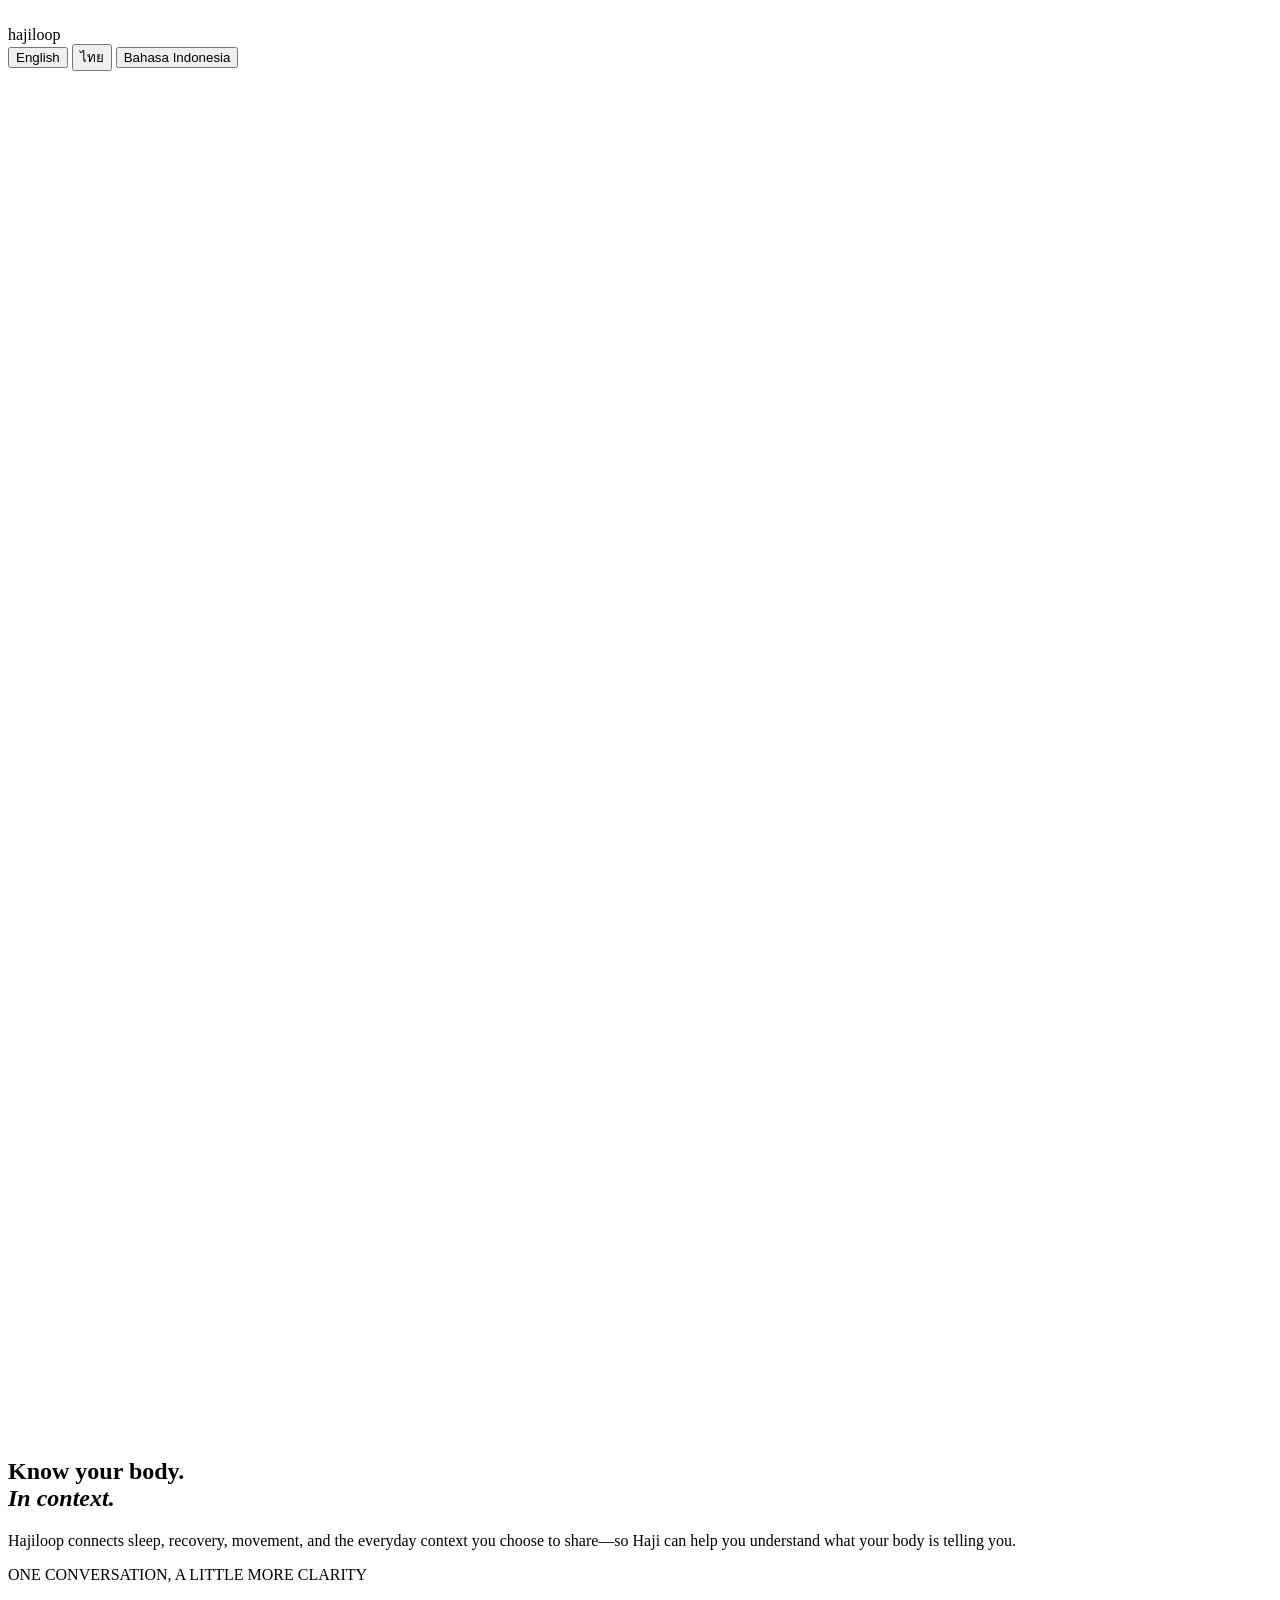
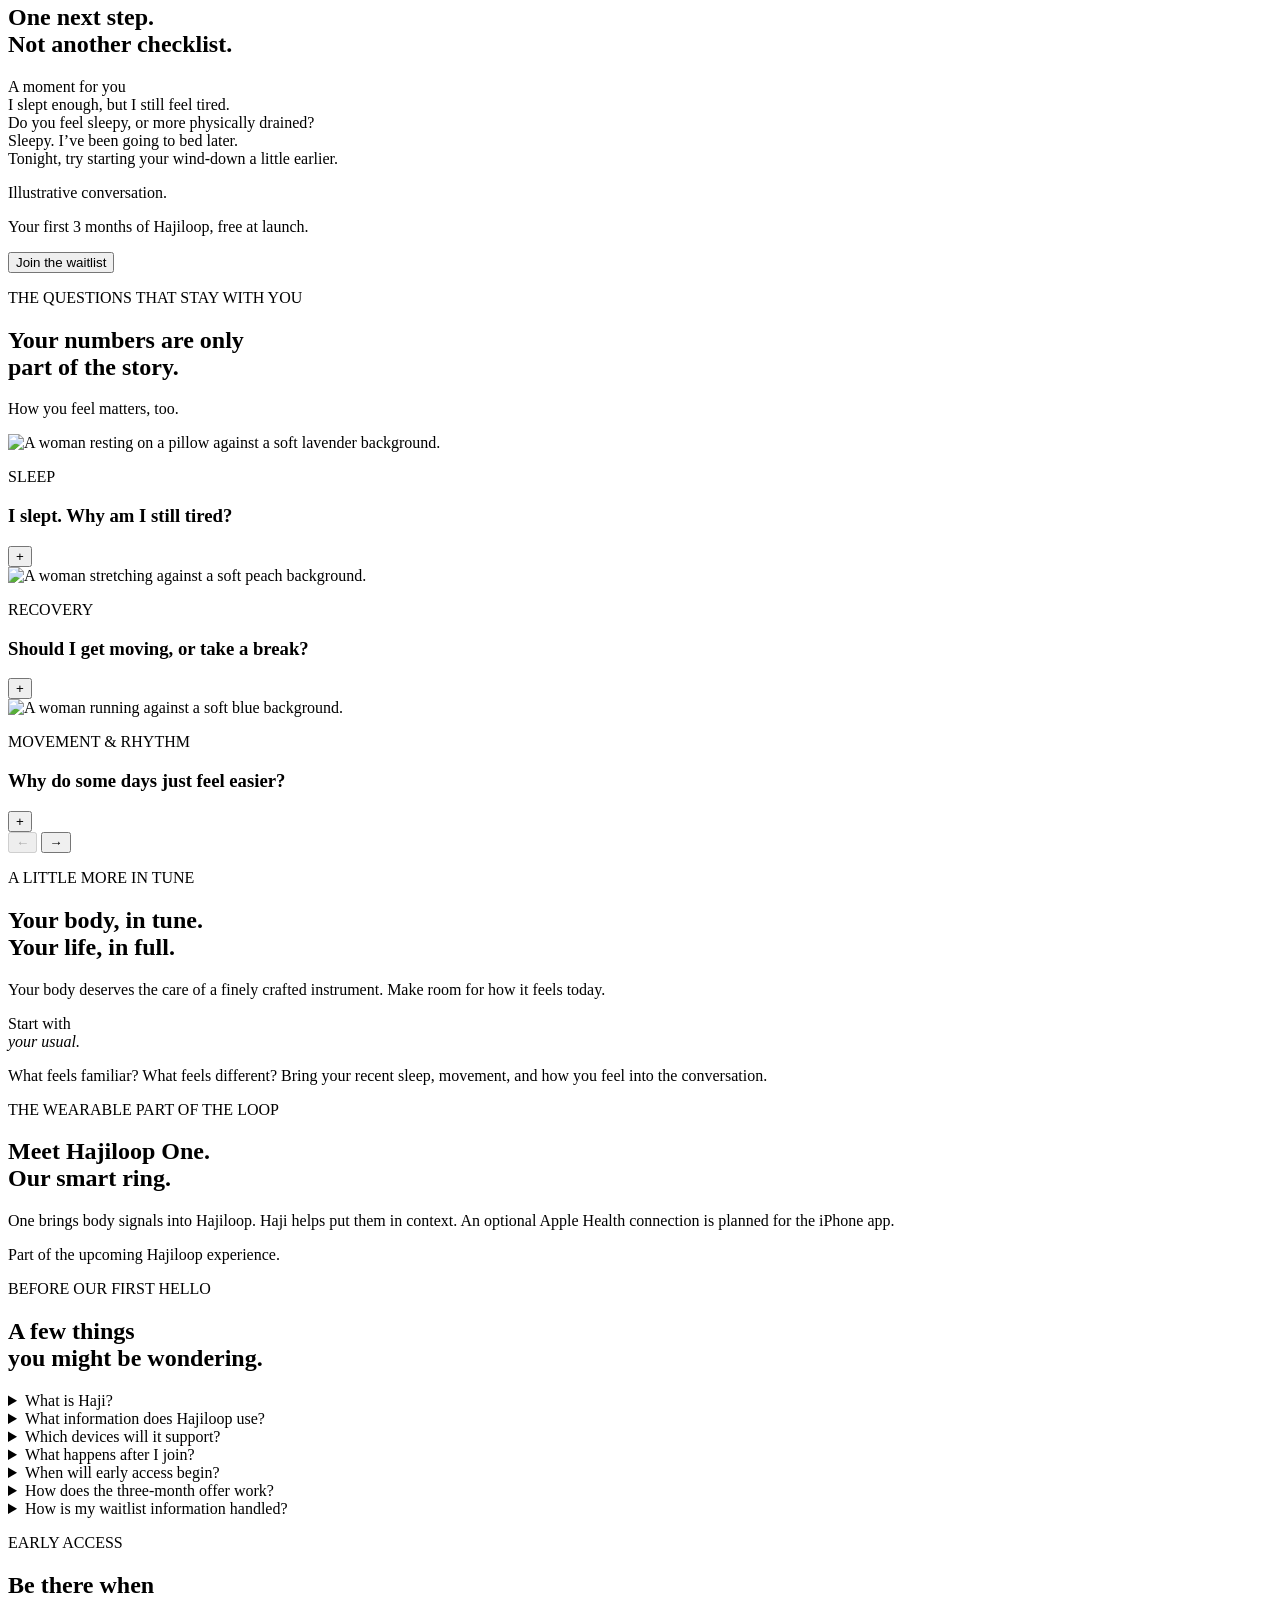
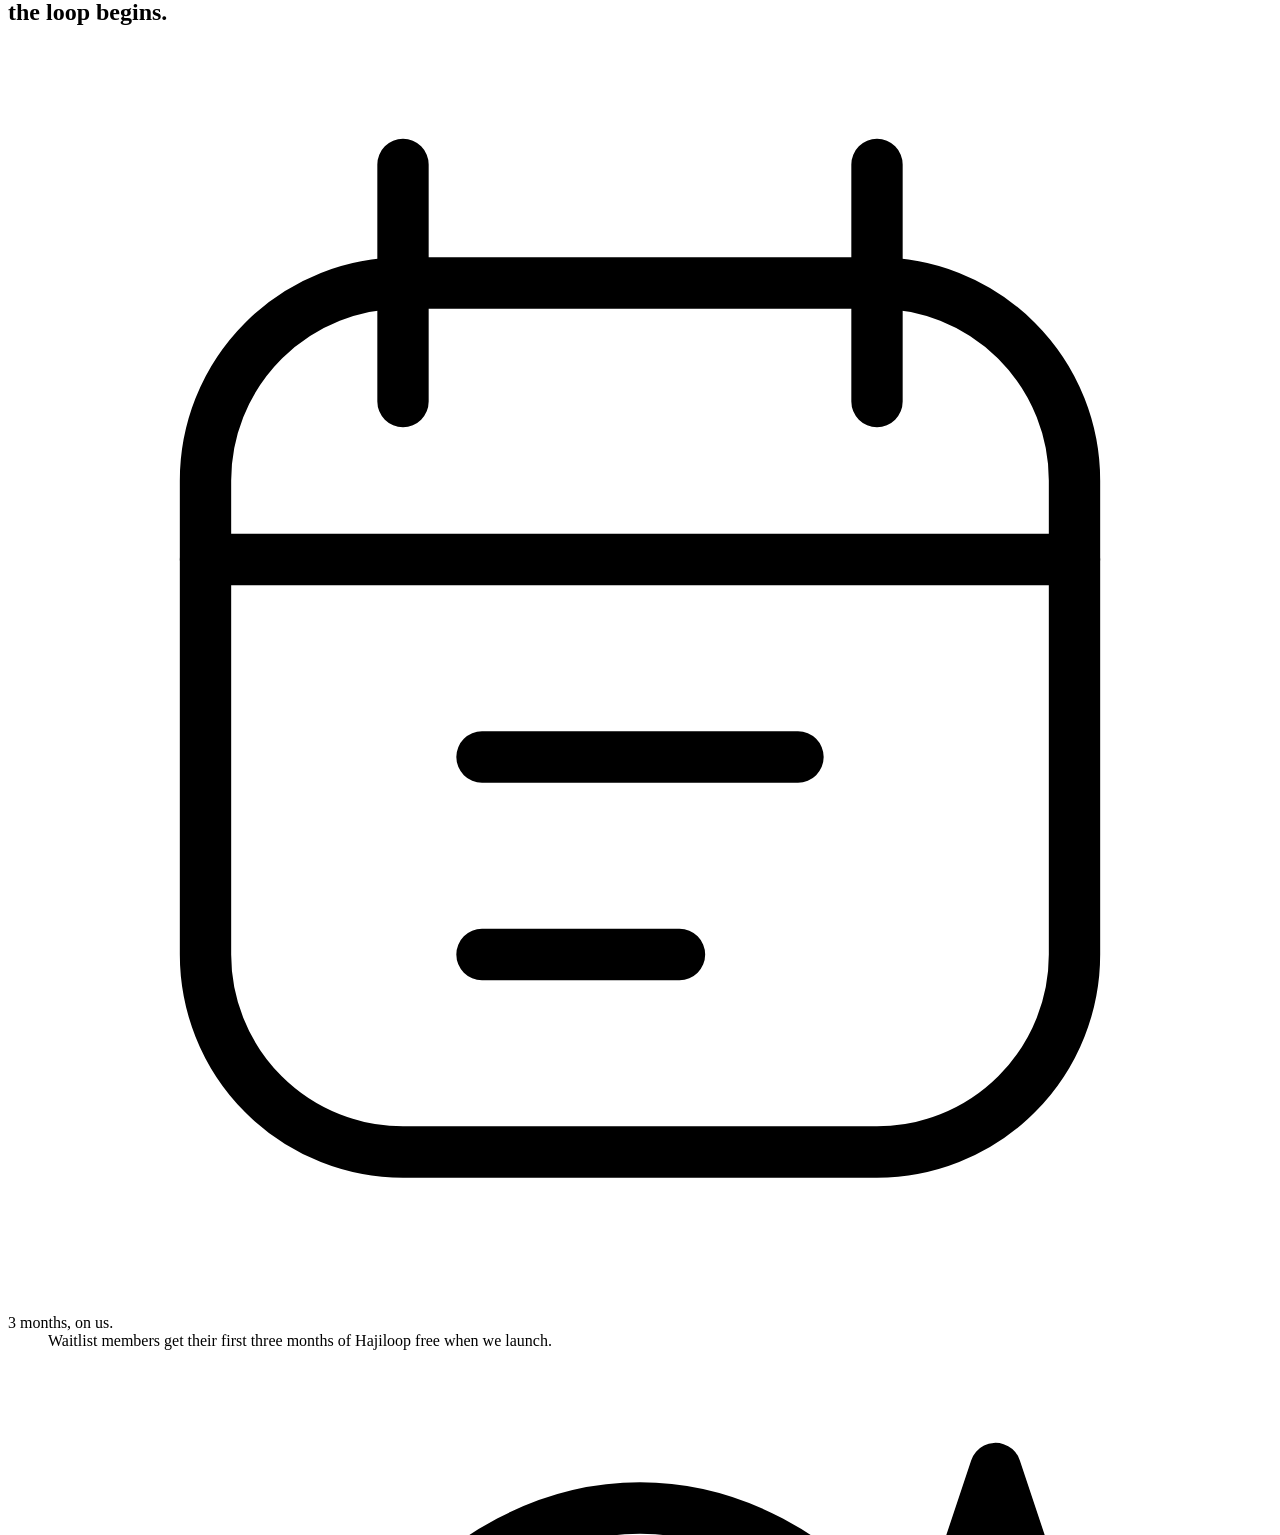
==== recovered/hajiloop-live/index.html @ 000c6559 "Capture Hajiloop deploy snapshot [snapshot]" ====
<!doctype html>
<html lang="en">
<head>
  <meta charset="utf-8" />
  <!-- Meta Pixel Code: production only; respect browser tracking opt-outs. -->
  <script>
    (() => {
      if (location.origin !== 'https://hajiloop.netlify.app' ||
          navigator.globalPrivacyControl === true ||
          navigator.doNotTrack === '1' || window.doNotTrack === '1' ||
          window.hajiloopMetaPixelInitialized) return;
      window.hajiloopMetaPixelInitialized = true;
      !function(f,b,e,v,n,t,s)
      {if(f.fbq)return;n=f.fbq=function(){n.callMethod?
      n.callMethod.apply(n,arguments):n.queue.push(arguments)};
      if(!f._fbq)f._fbq=n;n.push=n;n.loaded=!0;n.version='2.0';
      n.queue=[];t=b.createElement(e);t.async=!0;
      t.src=v;s=b.getElementsByTagName(e)[0];
      s.parentNode.insertBefore(t,s)}(window, document,'script',
      'https://connect.facebook.net/en_US/fbevents.js');
      // Only the requested PageView; disable automatic event/form detection.
      fbq('set', 'autoConfig', false, '2138024160446732');
      fbq('init', '2138024160446732');
      fbq('track', 'PageView');
    })();
  </script>
  <!-- No noscript tracking image: it would bypass the origin and opt-out checks. -->
  <!-- End Meta Pixel Code -->
  <!-- Google tag (GA4): production only; initialized once, independently of the UI. -->
  <script>
    (() => {
      if (location.origin !== 'https://hajiloop.netlify.app') return;
      window.dataLayer = window.dataLayer || [];
      window.gtag = window.gtag || function () { window.dataLayer.push(arguments); };
      gtag('consent', 'default', {
        ad_storage: 'denied', ad_user_data: 'denied', ad_personalization: 'denied'
      });
      // Keep analytics storage off in these regions until a consent flow is added.
      gtag('consent', 'default', {
        analytics_storage: 'denied',
        region: ['AT', 'BE', 'BG', 'HR', 'CY', 'CZ', 'DK', 'EE', 'FI', 'FR', 'DE',
          'GR', 'HU', 'IS', 'IE', 'IT', 'LV', 'LI', 'LT', 'LU', 'MT', 'NL', 'NO',
          'PL', 'PT', 'RO', 'SK', 'SI', 'ES', 'SE', 'CH', 'GB']
      });
      if (navigator.globalPrivacyControl === true) {
        gtag('consent', 'default', { analytics_storage: 'denied' });
      }
      gtag('js', new Date());
      gtag('config', 'G-FLB6SZW93C', {
        allow_google_signals: false,
        allow_ad_personalization_signals: false
      });
      const tag = document.createElement('script');
      tag.async = true;
      tag.src = 'https://www.googletagmanager.com/gtag/js?id=G-FLB6SZW93C';
      document.head.append(tag);
    })();
  </script>
  <meta name="viewport" content="width=device-width, initial-scale=1, viewport-fit=cover" />
  <meta name="theme-color" content="#f5f1f8" />
  <meta name="description" content="Know your body. In context. Hajiloop brings sleep, recovery, movement, and what you choose to share together with Haji. Join Early Access for 3 months free at launch." />
  <meta name="hajiloop-landing-version" content="early-access-20260921" />
  <meta name="referrer" content="strict-origin-when-cross-origin" />
  <meta property="og:type" content="website" />
  <meta property="og:title" content="Hajiloop — Know your body. In context." />
  <meta property="og:description" content="Health records meet everyday context. Join Hajiloop Early Access and get your first 3 months free at launch." />
  <meta property="og:url" content="https://hajiloop.netlify.app/" />
  <link rel="canonical" href="https://hajiloop.netlify.app/" />
  <link rel="icon" href="data:," />
  <title>Hajiloop — Know your body. In context.</title>
  <script type="module" crossorigin src="/assets/index-BjpDLvoS.js"></script>
  <link rel="stylesheet" crossorigin href="/assets/index-x13HYIf0.css">
</head>
<body>
  <!-- Remove the white matte from the generated body artwork only, not its animated eyes. -->
  <svg width="0" height="0" class="asset-filters" aria-hidden="true" focusable="false"><defs><filter id="haji-alpha" color-interpolation-filters="sRGB"><feColorMatrix type="matrix" values="1 0 0 0 0  0 1 0 0 0  0 0 1 0 0  -2 -2 -2 5.95 0"/></filter></defs></svg>
  <div class="brand-atmosphere" aria-hidden="true"></div>
  <header class="site-header" data-header>
    <span class="wordmark">hajiloop</span>
    <nav class="language-switcher" aria-label="Language">
      <button type="button" data-language="en" lang="en" aria-pressed="true">English</button>
      <button type="button" data-language="th" lang="th" aria-pressed="false">ไทย</button>
      <button type="button" data-language="id" lang="id" aria-pressed="false">Bahasa Indonesia</button>
    </nav>
  </header>
  <aside class="waitlist-dock" id="join" data-waitlist-state data-waitlist-ready="false" aria-label="Hajiloop early access" hidden>
    <p class="dock-caption"><strong>Join Early Access</strong><span>Get 3 months of Hajiloop free at launch.</span></p>
    <div class="waitlist-entry">
      <form class="waitlist-form" data-waitlist-form>
        <label class="sr-only" for="waitlist-email">Email address</label>
        <input id="waitlist-email" data-clarity-mask="true" type="email" name="email" inputmode="email" enterkeyhint="send" autocomplete="email" autocapitalize="none" spellcheck="false" maxlength="254" placeholder="Your email address" aria-describedby="waitlist-privacy waitlist-error" required />
        <div class="honeypot" aria-hidden="true"><label for="company">Leave this empty</label><input id="company" data-clarity-mask="true" name="company" type="text" autocomplete="off" tabindex="-1" /></div>
        <button type="submit">Join Early Access</button>
      </form>
      <p class="waitlist-confirmation" data-join-bubble role="status" aria-live="polite" aria-atomic="true" tabindex="-1" hidden></p>
    </div>
    <p class="form-error" id="waitlist-error" role="alert"></p>
    <p class="privacy" id="waitlist-privacy">By joining, you agree to receive launch updates. <a href='/privacy'>Privacy</a></p>
  </aside>
  <main id="main">
    <section class="hero hero-editorial" id="top" aria-labelledby="hero-title">
      <picture class="hero-art">
        <source media="(max-width:600px)" srcset="/assets/hero-haji-refined-mobile.webp" />
        <img src="/assets/hero-haji-refined-desktop.webp" width="1964" height="1363" fetchpriority="high" decoding="async" alt="Haji peeks through a graphite ring, leaning toward a woman's raised fingertip." />
      </picture>
      <div class="hero-copy">
        <h1 id="hero-title">Know your body.<br><em>In context.</em></h1>
        <p class="hero-sub">Hajiloop connects sleep, recovery, movement, and the everyday context you choose to share—so Haji can help you understand what your body is telling you.</p>
      </div>
    </section>

    <section class="meet experience section-pad" id="experience" aria-labelledby="experience-title">
      <div class="section-head reveal">
        <p class="eyebrow">ONE CONVERSATION, A LITTLE MORE CLARITY</p>
        <h2 id="experience-title">One next step.<br>Not another checklist.</h2>
      </div>
      <div class="phone-stage haji-phone-stage reveal">
        <div class="haji-phone concept-phone">
          <div class="haji-phone-top"><span>A moment for you</span></div>
          <div class="phone-user">I slept enough, but I still feel tired.</div>
          <div class="phone-reply">Do you feel sleepy, or more physically drained?</div>
          <div class="phone-user">Sleepy. I’ve been going to bed later.</div>
          <div class="phone-reply">Tonight, try starting your wind-down a little earlier.</div>
        </div>
      </div>
      <p class="transcript-note">Illustrative conversation.</p>
      <p class="experience-offer">Your first 3 months of Hajiloop, free at launch.</p>
      <button class="hero-join" type="button" data-open-waitlist aria-controls="join">Join the waitlist</button>
      <noscript><p class="privacy">Please enable JavaScript to join the waitlist.</p></noscript>
    </section>

    <section class="meaning everyday section-pad" id="meaning" aria-labelledby="everyday-title">
      <div class="section-head reveal">
        <p class="eyebrow">THE QUESTIONS THAT STAY WITH YOU</p>
        <h2 id="everyday-title">Your numbers are only<br>part of the story.</h2>
        <p>How you feel matters, too.</p>
      </div>
      <div class="everyday-track" tabindex="0" role="region" aria-label="Explore sleep, recovery and movement" aria-roledescription="carousel">
        <article class="everyday-slide" aria-labelledby="sleep-card-title">
          <img src="/assets/everyday-sleep.webp" data-focus-x="0.535" data-focus-y="0.455" width="1122" height="1402" loading="lazy" decoding="async" alt="A woman resting on a pillow against a soft lavender background." />
          <div class="everyday-slide-copy"><p class="eyebrow">SLEEP</p><h3 id="sleep-card-title">I slept. Why am I still tired?</h3></div>
          <button class="everyday-more" type="button" aria-label="Learn more about sleep" aria-haspopup="dialog" aria-controls="sleep-detail" data-detail="sleep-detail"><span aria-hidden="true">+</span></button>
        </article>
        <article class="everyday-slide" aria-labelledby="recovery-card-title">
          <img src="/assets/everyday-recovery.webp" data-focus-x="0.51" data-focus-y="0.495" width="1122" height="1402" loading="lazy" decoding="async" alt="A woman stretching against a soft peach background." />
          <div class="everyday-slide-copy"><p class="eyebrow">RECOVERY</p><h3 id="recovery-card-title">Should I get moving, or take a break?</h3></div>
          <button class="everyday-more" type="button" aria-label="Learn more about recovery" aria-haspopup="dialog" aria-controls="recovery-detail" data-detail="recovery-detail"><span aria-hidden="true">+</span></button>
        </article>
        <article class="everyday-slide" aria-labelledby="movement-card-title">
          <img src="/assets/everyday-movement.webp" data-focus-x="0.505" data-focus-y="0.463" width="1122" height="1402" loading="lazy" decoding="async" alt="A woman running against a soft blue background." />
          <div class="everyday-slide-copy"><p class="eyebrow">MOVEMENT &amp; RHYTHM</p><h3 id="movement-card-title">Why do some days just feel easier?</h3></div>
          <button class="everyday-more" type="button" aria-label="Learn more about movement" aria-haspopup="dialog" aria-controls="movement-detail" data-detail="movement-detail"><span aria-hidden="true">+</span></button>
        </article>
      </div>
      <div class="everyday-controls" aria-label="Slide controls">
        <button type="button" data-slide-prev aria-label="Previous slide" disabled><span aria-hidden="true">←</span></button>
        <button type="button" data-slide-next aria-label="Next slide"><span aria-hidden="true">→</span></button>
      </div>
      <dialog class="everyday-dialog" id="sleep-detail" aria-labelledby="sleep-detail-title">
        <button class="everyday-close" type="button" aria-label="Close sleep details" autofocus><span aria-hidden="true">×</span></button>
        <div class="everyday-dialog-body">
          <p class="detail-chapter"><span>01</span> SLEEP</p>
          <h2 id="sleep-detail-title">I slept. Why am I still tired?</h2>
          <p class="everyday-detail-text">Bring your sleep records and how rested you feel into the same conversation.</p>
          <div class="detail-example">
            <dl class="detail-conversation">
              <div class="detail-message detail-message-you"><dt>You</dt><dd>I feel sleepy, even after enough sleep. My bedtime has been drifting later.</dd></div>
              <div class="detail-message detail-message-haji"><dt>Haji</dt><dd>Could you start winding down a little earlier tonight?</dd></div>
            </dl>
            <p class="detail-example-note">Illustrative conversation</p>
          </div>
        </div>
      </dialog>
      <dialog class="everyday-dialog" id="recovery-detail" aria-labelledby="recovery-detail-title">
        <button class="everyday-close" type="button" aria-label="Close recovery details" autofocus><span aria-hidden="true">×</span></button>
        <div class="everyday-dialog-body">
          <p class="detail-chapter"><span>02</span> RECOVERY</p>
          <h2 id="recovery-detail-title">Should I get moving, or take a break?</h2>
          <p class="everyday-detail-text">Put recent activity alongside your energy and plans. A useful next step can be doing less.</p>
          <div class="detail-example">
            <dl class="detail-conversation">
              <div class="detail-message detail-message-you"><dt>You</dt><dd>I feel tired. I planned a solo run, but I can change it.</dd></div>
              <div class="detail-message detail-message-haji"><dt>Haji</dt><dd>Would a short, comfortable walk fit today instead?</dd></div>
            </dl>
            <p class="detail-example-note">Illustrative conversation</p>
          </div>
        </div>
      </dialog>
      <dialog class="everyday-dialog" id="movement-detail" aria-labelledby="movement-detail-title">
        <button class="everyday-close" type="button" aria-label="Close movement details" autofocus><span aria-hidden="true">×</span></button>
        <div class="everyday-dialog-body">
          <p class="detail-chapter"><span>03</span> MOVEMENT &amp; RHYTHM</p>
          <h2 id="movement-detail-title">Why do some days just feel easier?</h2>
          <p class="everyday-detail-text">Make sense of your movement in the context of your day, with room for what you choose to share.</p>
          <div class="detail-example">
            <dl class="detail-conversation">
              <div class="detail-message detail-message-you"><dt>You</dt><dd>I’ve been at my desk all day. I have ten minutes before my next meeting.</dd></div>
              <div class="detail-message detail-message-haji"><dt>Haji</dt><dd>Would a brief walk outside fit that break?</dd></div>
            </dl>
            <p class="detail-example-note">Illustrative conversation</p>
          </div>
        </div>
      </dialog>
    </section>

    <section class="in-tune understanding section-pad" id="understanding" aria-labelledby="in-tune-title">
      <div class="section-head reveal">
        <p class="eyebrow">A LITTLE MORE IN TUNE</p>
        <h2 id="in-tune-title">Your body, in tune.<br><span>Your life, in full.</span></h2>
        <p>Your body deserves the care of a finely crafted instrument. Make room for how it feels today.</p>
      </div>
      <div class="understanding-story reveal">
        <p class="story-line">Start with<br><em>your usual.</em></p>
        <p>What feels familiar? What feels different? Bring your recent sleep, movement, and how you feel into the conversation.</p>
      </div>
    </section>

    <section class="one-section section-pad" id="one" aria-labelledby="one-title">
      <div class="one-layout reveal">
        <div><p class="eyebrow">THE WEARABLE PART OF THE LOOP</p><h2 id="one-title">Meet Hajiloop One.<br><span>Our smart ring.</span></h2></div>
        <div class="one-description"><p>One brings body signals into Hajiloop. Haji helps put them in context. An optional Apple Health connection is planned for the iPhone app.</p><p class="one-note">Part of the upcoming Hajiloop experience.</p></div>
      </div>
    </section>

    <!-- Stays hidden until genuine, consented user experiences are ready. -->
    <section class="testimonials section-pad" id="stories" data-testimonials hidden aria-labelledby="testimonials-title"></section>

    <section class="faq section-pad" id="questions" aria-labelledby="faq-title">
      <div class="section-head reveal"><p class="eyebrow">BEFORE OUR FIRST HELLO</p><h2 id="faq-title">A few things<br>you might be wondering.</h2></div>
      <div class="faq-list">
        <details><summary>What is Haji?</summary><div><p>Haji is Hajiloop’s AI companion for understanding your everyday wellbeing. It helps you talk through sleep, recovery, movement, and how you feel, with a focus on one manageable next step.</p><p>Haji supports reflection and everyday choices. It doesn’t diagnose conditions or replace medical care.</p></div></details>
        <details><summary>What information does Hajiloop use?</summary><div><p>Available sleep, recovery, and movement records, plus how you feel and the everyday context you choose to share. An optional Apple Health connection is planned for the iPhone app.</p><p>Joining this waitlist does not connect to your health data.</p></div></details>
        <details><summary>Which devices will it support?</summary><div><p>Hajiloop is being built for iPhone. Supported models, iOS versions, and whether Hajiloop One is required at launch have not been announced.</p></div></details>
        <details><summary>What happens after I join?</summary><div><p>After you join, we’ll save your place and send a confirmation email. Launch updates will go to the same address. You only need to sign up once.</p></div></details>
        <details><summary>When will early access begin?</summary><div><p>A launch date hasn’t been announced yet. We’ll share timing by email.</p></div></details>
        <details><summary>How does the three-month offer work?</summary><div><p>Waitlist members get their first three months of Hajiloop free at launch. The exact access terms and pricing after the free period haven’t been announced.</p></div></details>
        <details><summary>How is my waitlist information handled?</summary><div><p>We store your email, signup time, and how you found Hajiloop to manage the waitlist and send launch updates. Email inputs are masked in Clarity session replays, and we don’t send your email in analytics events.</p><p>Read our <a href='/privacy'>Privacy information</a>. For questions or removal requests, email <a href="mailto:loopnote.hq@gmail.com">loopnote.hq@gmail.com</a>.</p></div></details>
      </div>
    </section>

    <section class="join early-access section-pad" id="early-access" aria-labelledby="early-access-title">
      <div class="join-panel reveal">
        <div class="join-copy">
          <p class="eyebrow">EARLY ACCESS</p>
          <h2 id="early-access-title">Be there when<br>the loop begins.</h2>
          <dl class="early-benefits">
            <div><dt><svg class="benefit-icon" viewBox="0 0 32 32" fill="none" stroke="currentColor" stroke-width="1.3" stroke-linecap="round" stroke-linejoin="round" aria-hidden="true"><rect x="5" y="6" width="22" height="22" rx="5"/><path d="M10 3v6m12-6v6M5 13h22m-15 5h8m-8 5h5"/></svg>3 months, on us.</dt><dd>Waitlist members get their first three months of Hajiloop free when we launch.</dd></div>
            <div><dt><svg class="benefit-icon" viewBox="0 0 32 32" fill="none" stroke="currentColor" stroke-width="1.3" stroke-linecap="round" stroke-linejoin="round" aria-hidden="true"><ellipse cx="16" cy="16" rx="9" ry="12"/><ellipse cx="16" cy="16" rx="5" ry="8"/><path d="m25 3 1 3 3 1-3 1-1 3-1-3-3-1 3-1Z"/></svg>One, for the first 10.</dt><dd>The first ten waitlist signups receive Hajiloop One ahead of the wider release.</dd></div>
          </dl>
          <p class="benefit-order">First-ten order follows your original signup time.<br>Repeat submissions don’t change your place.</p>
          <div class="signup-after"><p>After you join, a confirmation email will follow.</p><p>We’ll keep you posted on the launch.</p></div>
        </div>
      </div>
    </section>
  </main>
  <footer class="footer">
    <span class="wordmark">hajiloop</span>
    <p>A little conversation. A little more clarity.</p>
    <div class="footer-meta"><span>© 2026 Hajiloop</span><a data-privacy-link href='/privacy'>Privacy</a><a href="mailto:loopnote.hq@gmail.com">Contact</a></div>
  </footer>
</body>
</html>
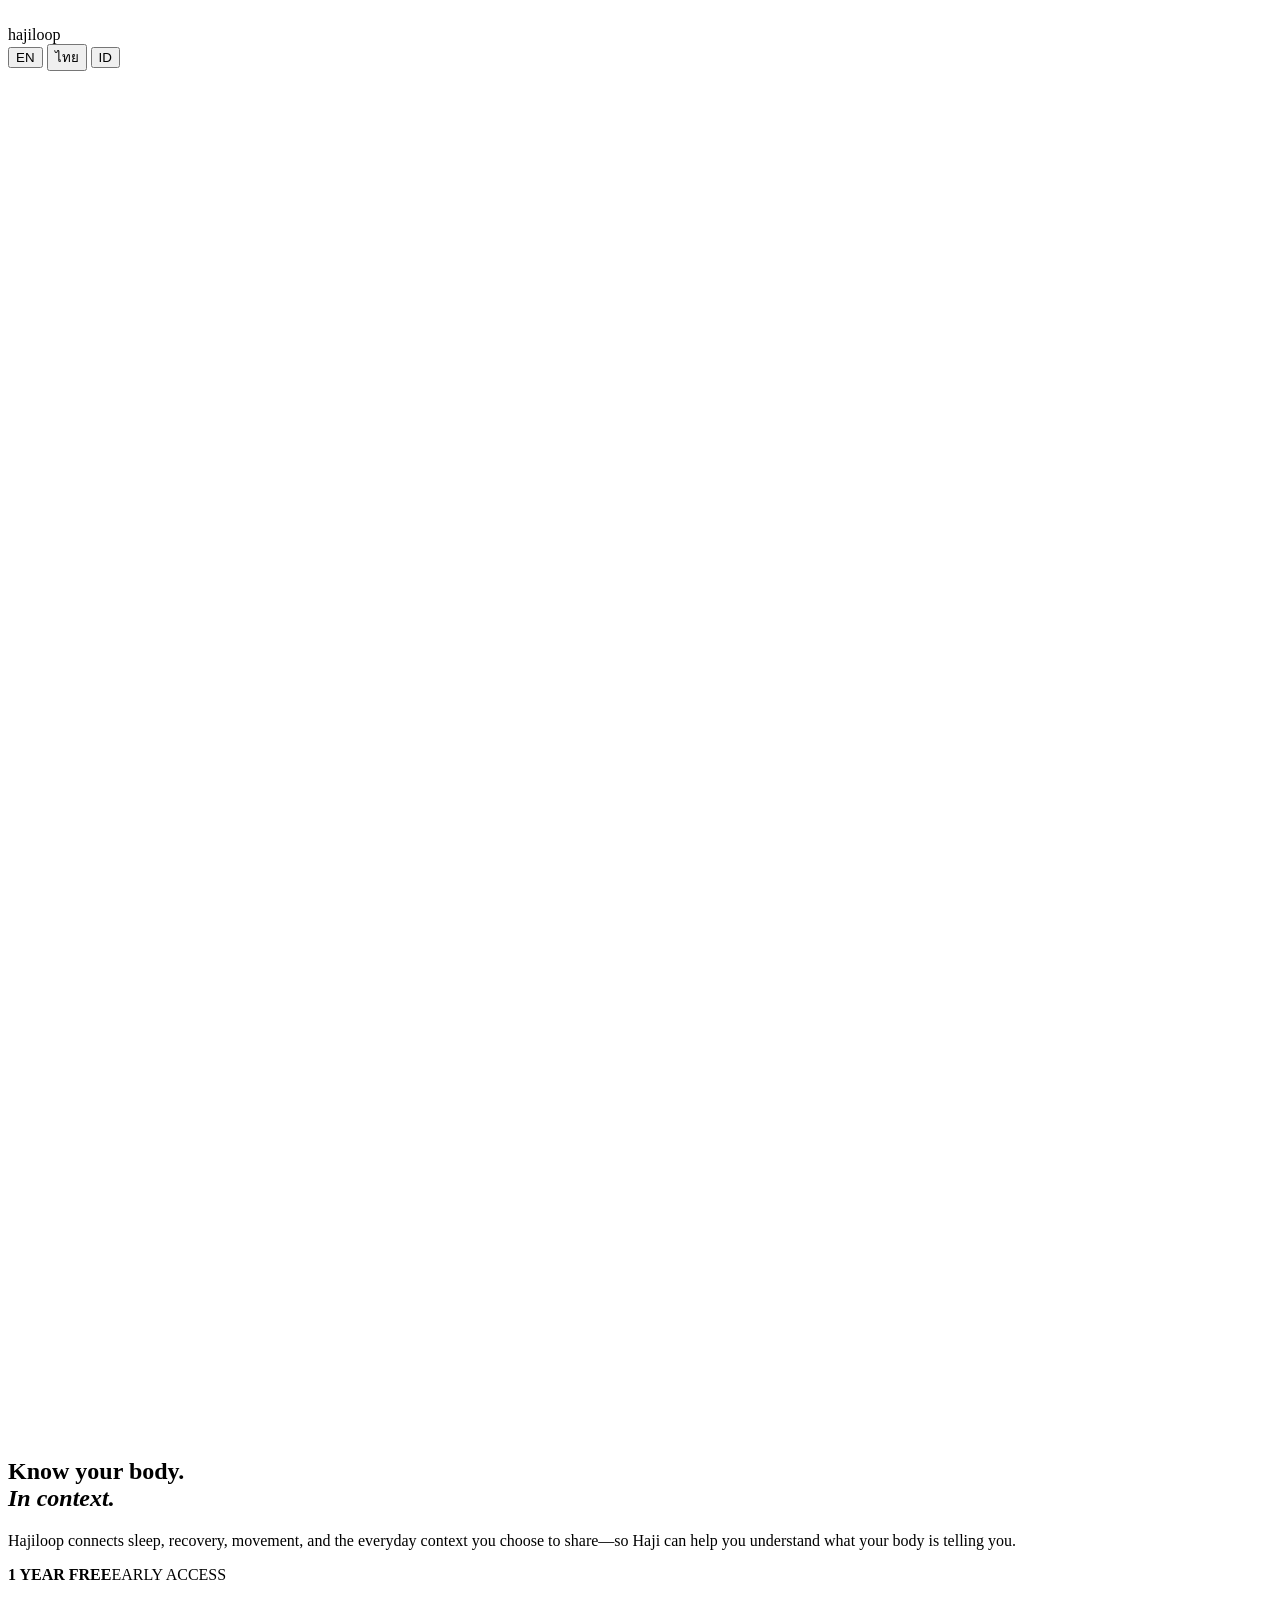
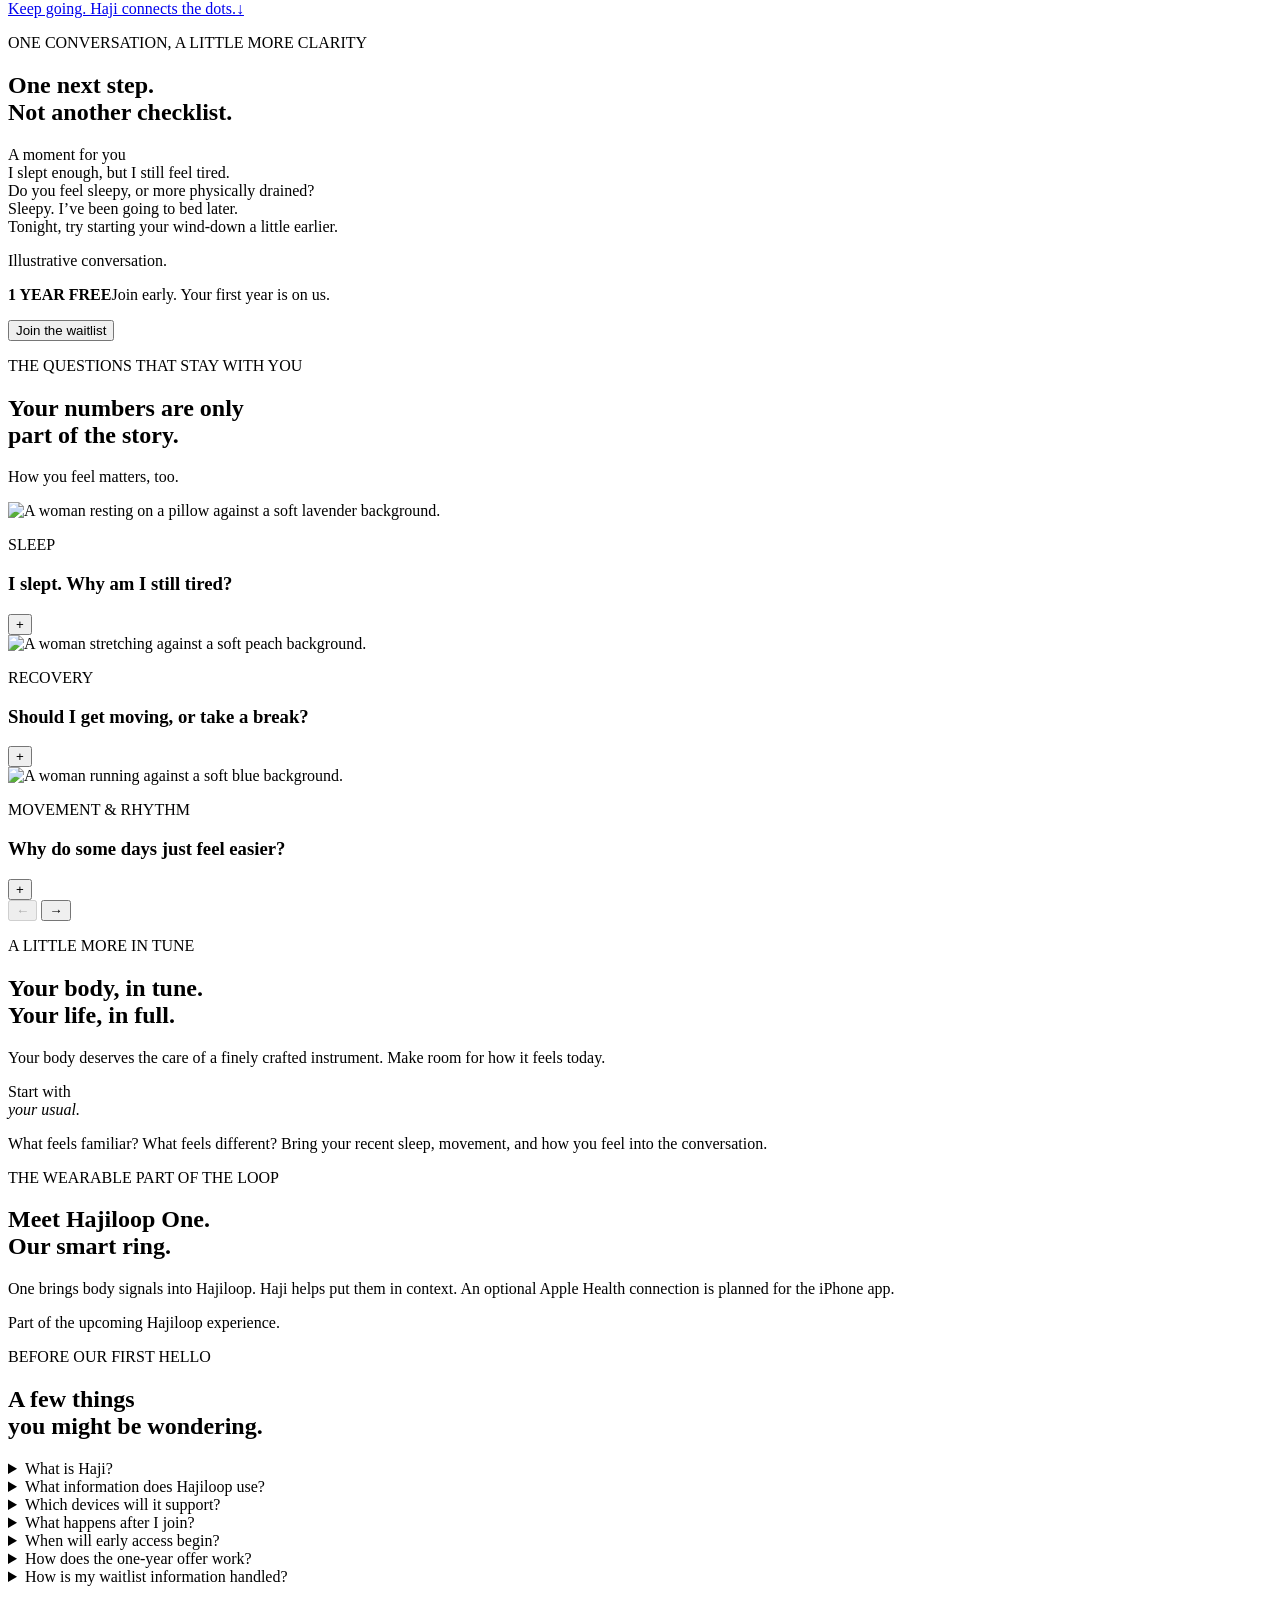
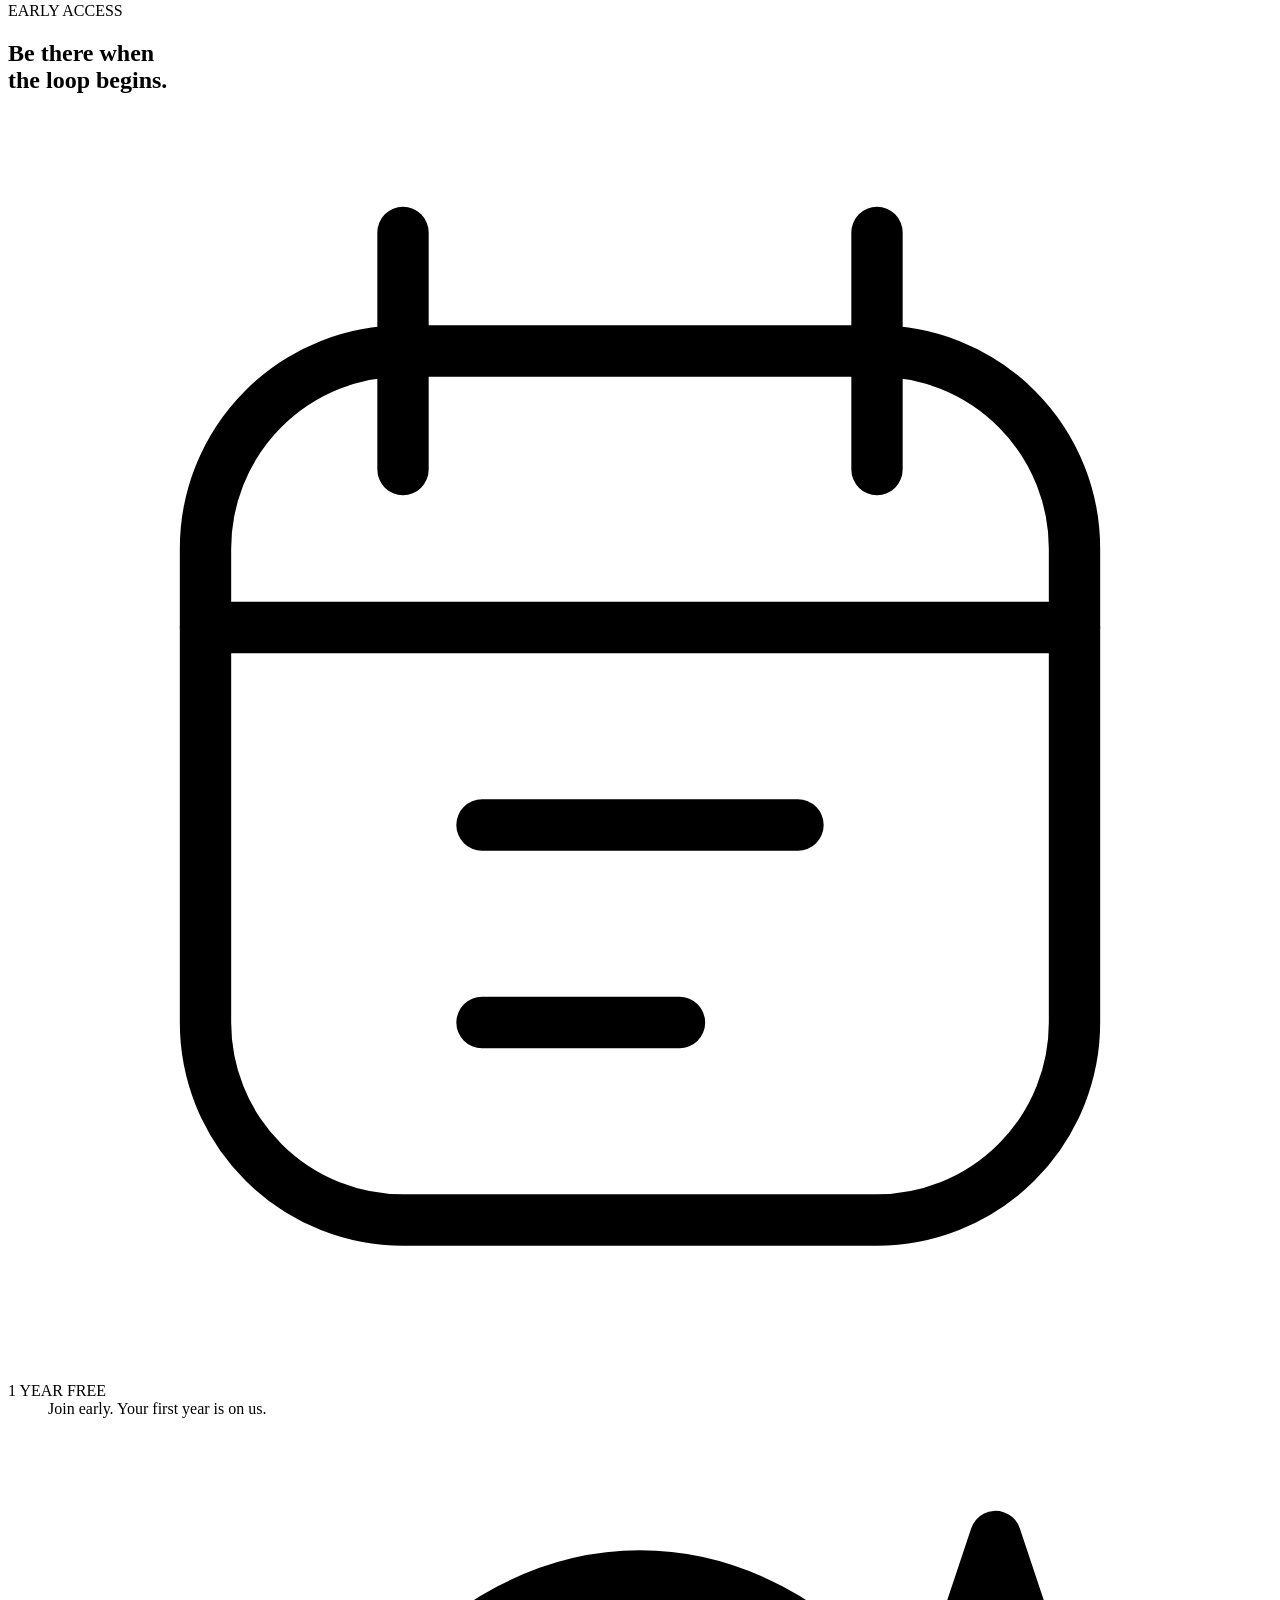
==== commit d129a4f2: "Emphasize one-year Hajiloop Early Access offer" ====
--- a/recovered/hajiloop-live/index.html
+++ b/recovered/hajiloop-live/index.html
@@ -58,18 +58,19 @@
   </script>
   <meta name="viewport" content="width=device-width, initial-scale=1, viewport-fit=cover" />
   <meta name="theme-color" content="#f5f1f8" />
-  <meta name="description" content="Know your body. In context. Hajiloop brings sleep, recovery, movement, and what you choose to share together with Haji. Join Early Access for 3 months free at launch." />
-  <meta name="hajiloop-landing-version" content="early-access-20260921" />
+  <meta name="description" content="Know your body. In context. Hajiloop brings sleep, recovery, movement, and what you choose to share together with Haji. Join Early Access and get your first year free at launch." />
+  <meta name="hajiloop-landing-version" content="early-access-20260922-localized" />
   <meta name="referrer" content="strict-origin-when-cross-origin" />
   <meta property="og:type" content="website" />
   <meta property="og:title" content="Hajiloop — Know your body. In context." />
-  <meta property="og:description" content="Health records meet everyday context. Join Hajiloop Early Access and get your first 3 months free at launch." />
+  <meta property="og:description" content="Health records meet everyday context. Join Hajiloop Early Access and get your first year free at launch." />
   <meta property="og:url" content="https://hajiloop.netlify.app/" />
   <link rel="canonical" href="https://hajiloop.netlify.app/" />
   <link rel="icon" href="data:," />
   <title>Hajiloop — Know your body. In context.</title>
   <script type="module" crossorigin src="/assets/index-BjpDLvoS.js"></script>
   <link rel="stylesheet" crossorigin href="/assets/index-x13HYIf0.css">
+  <link rel="stylesheet" href="/assets/hajiloop-20260922.css">
 </head>
 <body>
   <!-- Remove the white matte from the generated body artwork only, not its animated eyes. -->
@@ -78,13 +79,13 @@
   <header class="site-header" data-header>
     <span class="wordmark">hajiloop</span>
     <nav class="language-switcher" aria-label="Language">
-      <button type="button" data-language="en" lang="en" aria-pressed="true">English</button>
+      <button type="button" data-language="en" lang="en" aria-pressed="true">EN</button>
       <button type="button" data-language="th" lang="th" aria-pressed="false">ไทย</button>
-      <button type="button" data-language="id" lang="id" aria-pressed="false">Bahasa Indonesia</button>
+      <button type="button" data-language="id" lang="id" aria-pressed="false">ID</button>
     </nav>
   </header>
   <aside class="waitlist-dock" id="join" data-waitlist-state data-waitlist-ready="false" aria-label="Hajiloop early access" hidden>
-    <p class="dock-caption"><strong>Join Early Access</strong><span>Get 3 months of Hajiloop free at launch.</span></p>
+    <p class="dock-caption"><strong>1 YEAR FREE</strong><span>Join early. Your first year is on us.</span></p>
     <div class="waitlist-entry">
       <form class="waitlist-form" data-waitlist-form>
         <label class="sr-only" for="waitlist-email">Email address</label>
@@ -106,7 +107,9 @@
       <div class="hero-copy">
         <h1 id="hero-title">Know your body.<br><em>In context.</em></h1>
         <p class="hero-sub">Hajiloop connects sleep, recovery, movement, and the everyday context you choose to share—so Haji can help you understand what your body is telling you.</p>
-      </div>
+        <p class="hero-offer-badge"><strong>1 YEAR FREE</strong><span>EARLY ACCESS</span></p>
+      </div>
+      <a class="hero-scroll-cue" href="#experience" aria-label="Continue to learn more about Hajiloop"><span class="hero-scroll-copy">Keep going. Haji connects the dots.</span><span class="hero-scroll-arrow" aria-hidden="true">↓</span></a>
     </section>
 
     <section class="meet experience section-pad" id="experience" aria-labelledby="experience-title">
@@ -124,7 +127,7 @@
         </div>
       </div>
       <p class="transcript-note">Illustrative conversation.</p>
-      <p class="experience-offer">Your first 3 months of Hajiloop, free at launch.</p>
+      <p class="experience-offer"><strong>1 YEAR FREE</strong><span>Join early. Your first year is on us.</span></p>
       <button class="hero-join" type="button" data-open-waitlist aria-controls="join">Join the waitlist</button>
       <noscript><p class="privacy">Please enable JavaScript to join the waitlist.</p></noscript>
     </section>
@@ -233,7 +236,7 @@
         <details><summary>Which devices will it support?</summary><div><p>Hajiloop is being built for iPhone. Supported models, iOS versions, and whether Hajiloop One is required at launch have not been announced.</p></div></details>
         <details><summary>What happens after I join?</summary><div><p>After you join, we’ll save your place and send a confirmation email. Launch updates will go to the same address. You only need to sign up once.</p></div></details>
         <details><summary>When will early access begin?</summary><div><p>A launch date hasn’t been announced yet. We’ll share timing by email.</p></div></details>
-        <details><summary>How does the three-month offer work?</summary><div><p>Waitlist members get their first three months of Hajiloop free at launch. The exact access terms and pricing after the free period haven’t been announced.</p></div></details>
+        <details><summary>How does the one-year offer work?</summary><div><p>Waitlist members get their first year of Hajiloop free at launch. The exact access terms and pricing after the free period haven’t been announced.</p></div></details>
         <details><summary>How is my waitlist information handled?</summary><div><p>We store your email, signup time, and how you found Hajiloop to manage the waitlist and send launch updates. Email inputs are masked in Clarity session replays, and we don’t send your email in analytics events.</p><p>Read our <a href='/privacy'>Privacy information</a>. For questions or removal requests, email <a href="mailto:loopnote.hq@gmail.com">loopnote.hq@gmail.com</a>.</p></div></details>
       </div>
     </section>
@@ -244,7 +247,7 @@
           <p class="eyebrow">EARLY ACCESS</p>
           <h2 id="early-access-title">Be there when<br>the loop begins.</h2>
           <dl class="early-benefits">
-            <div><dt><svg class="benefit-icon" viewBox="0 0 32 32" fill="none" stroke="currentColor" stroke-width="1.3" stroke-linecap="round" stroke-linejoin="round" aria-hidden="true"><rect x="5" y="6" width="22" height="22" rx="5"/><path d="M10 3v6m12-6v6M5 13h22m-15 5h8m-8 5h5"/></svg>3 months, on us.</dt><dd>Waitlist members get their first three months of Hajiloop free when we launch.</dd></div>
+            <div><dt><svg class="benefit-icon" viewBox="0 0 32 32" fill="none" stroke="currentColor" stroke-width="1.3" stroke-linecap="round" stroke-linejoin="round" aria-hidden="true"><rect x="5" y="6" width="22" height="22" rx="5"/><path d="M10 3v6m12-6v6M5 13h22m-15 5h8m-8 5h5"/></svg>1 YEAR FREE</dt><dd>Join early. Your first year is on us.</dd></div>
             <div><dt><svg class="benefit-icon" viewBox="0 0 32 32" fill="none" stroke="currentColor" stroke-width="1.3" stroke-linecap="round" stroke-linejoin="round" aria-hidden="true"><ellipse cx="16" cy="16" rx="9" ry="12"/><ellipse cx="16" cy="16" rx="5" ry="8"/><path d="m25 3 1 3 3 1-3 1-1 3-1-3-3-1 3-1Z"/></svg>One, for the first 10.</dt><dd>The first ten waitlist signups receive Hajiloop One ahead of the wider release.</dd></div>
           </dl>
           <p class="benefit-order">First-ten order follows your original signup time.<br>Repeat submissions don’t change your place.</p>
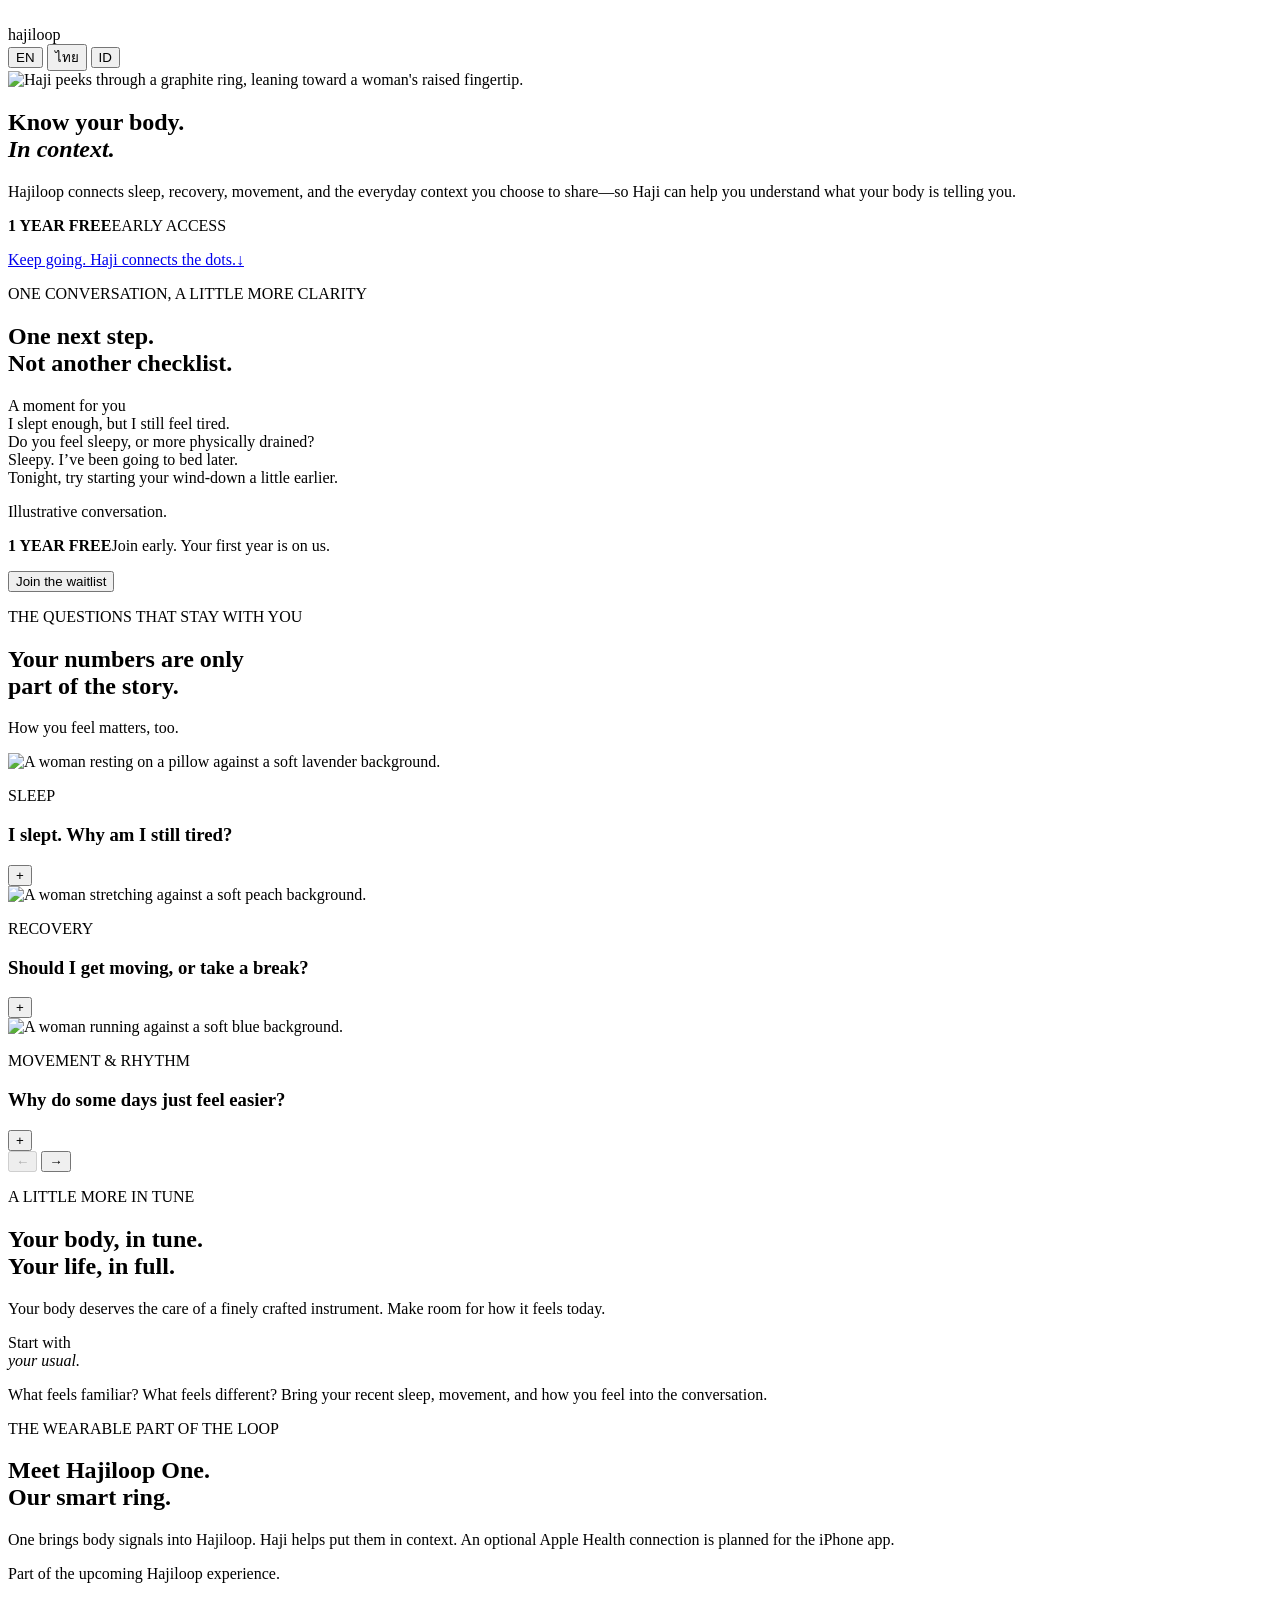
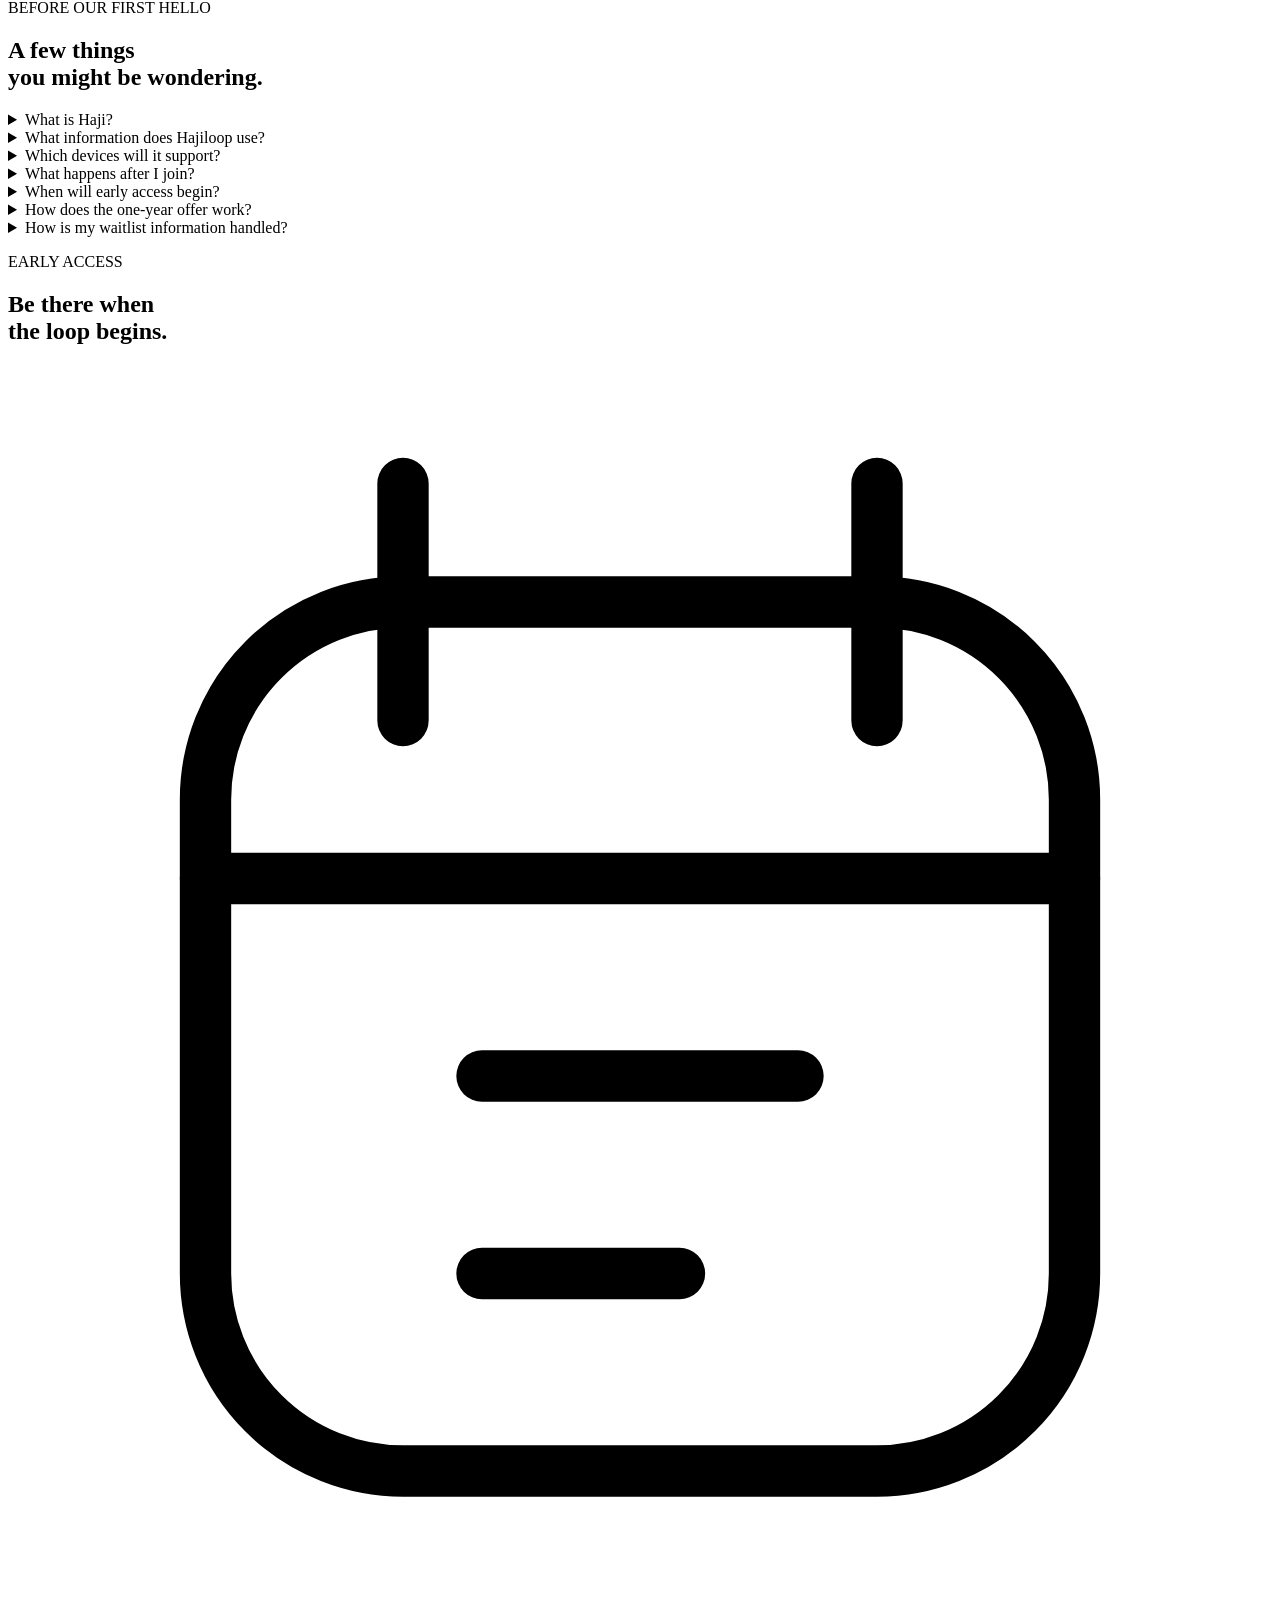
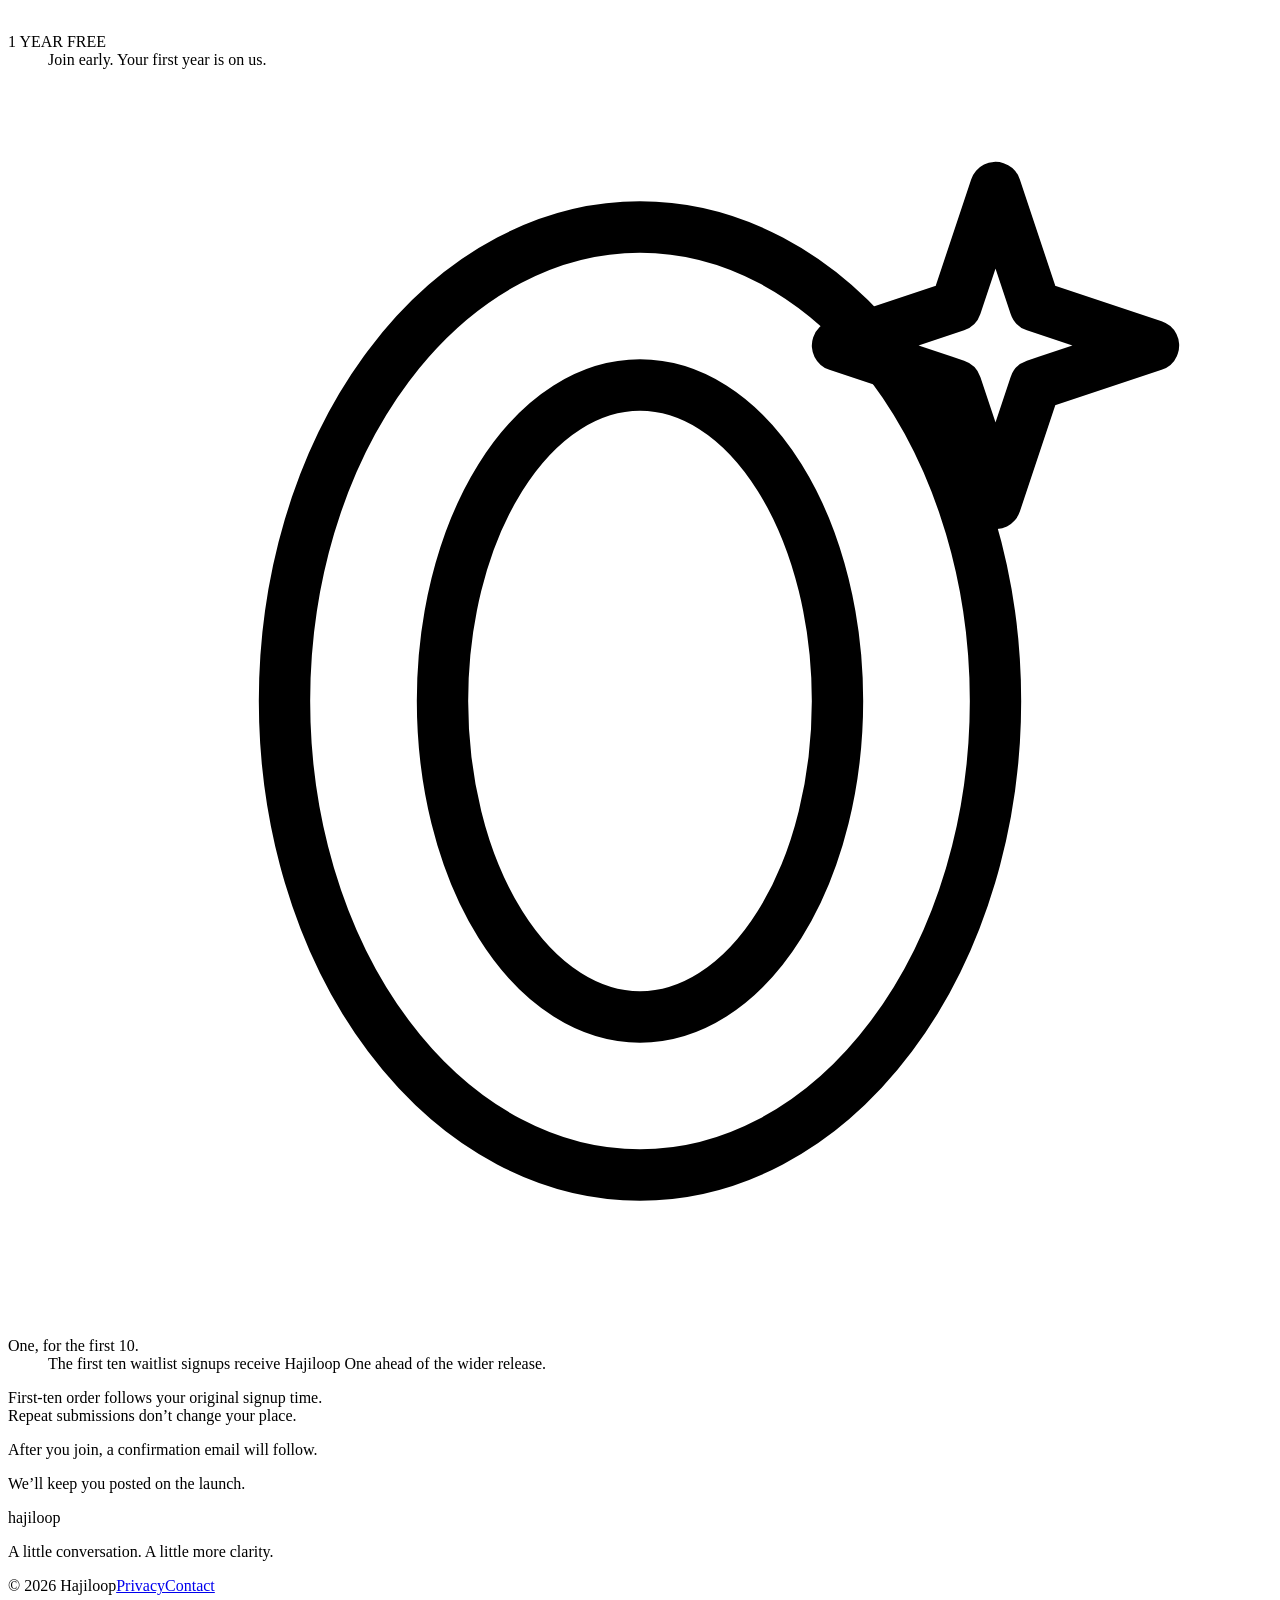
==== commit d022a2f5: "Prepare Hajiloop landing for country locale" ====
--- a/recovered/hajiloop-live/index.html
+++ b/recovered/hajiloop-live/index.html
@@ -1,5 +1,5 @@
 <!doctype html>
-<html lang="en">
+<html lang="en" data-geo-locale="en" data-geo-country="">
 <head>
   <meta charset="utf-8" />
   <!-- Meta Pixel Code: production only; respect browser tracking opt-outs. -->
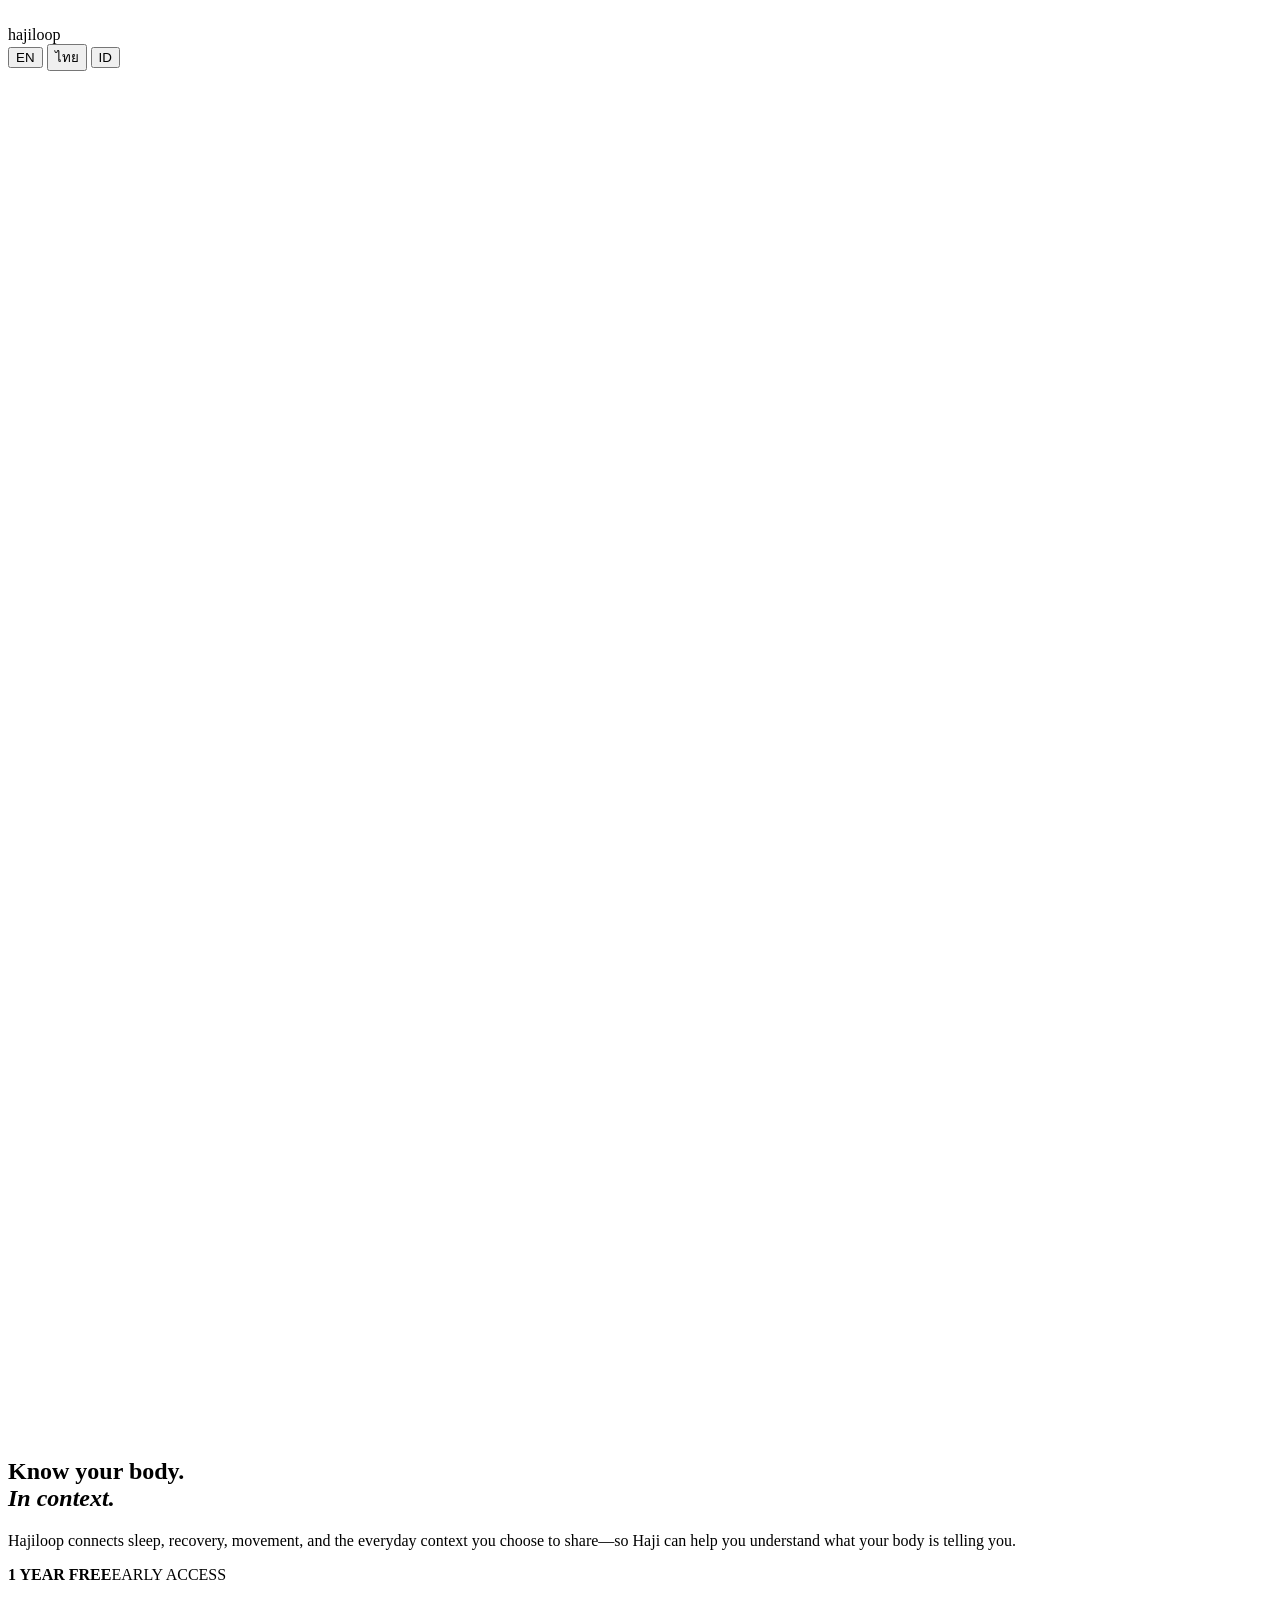
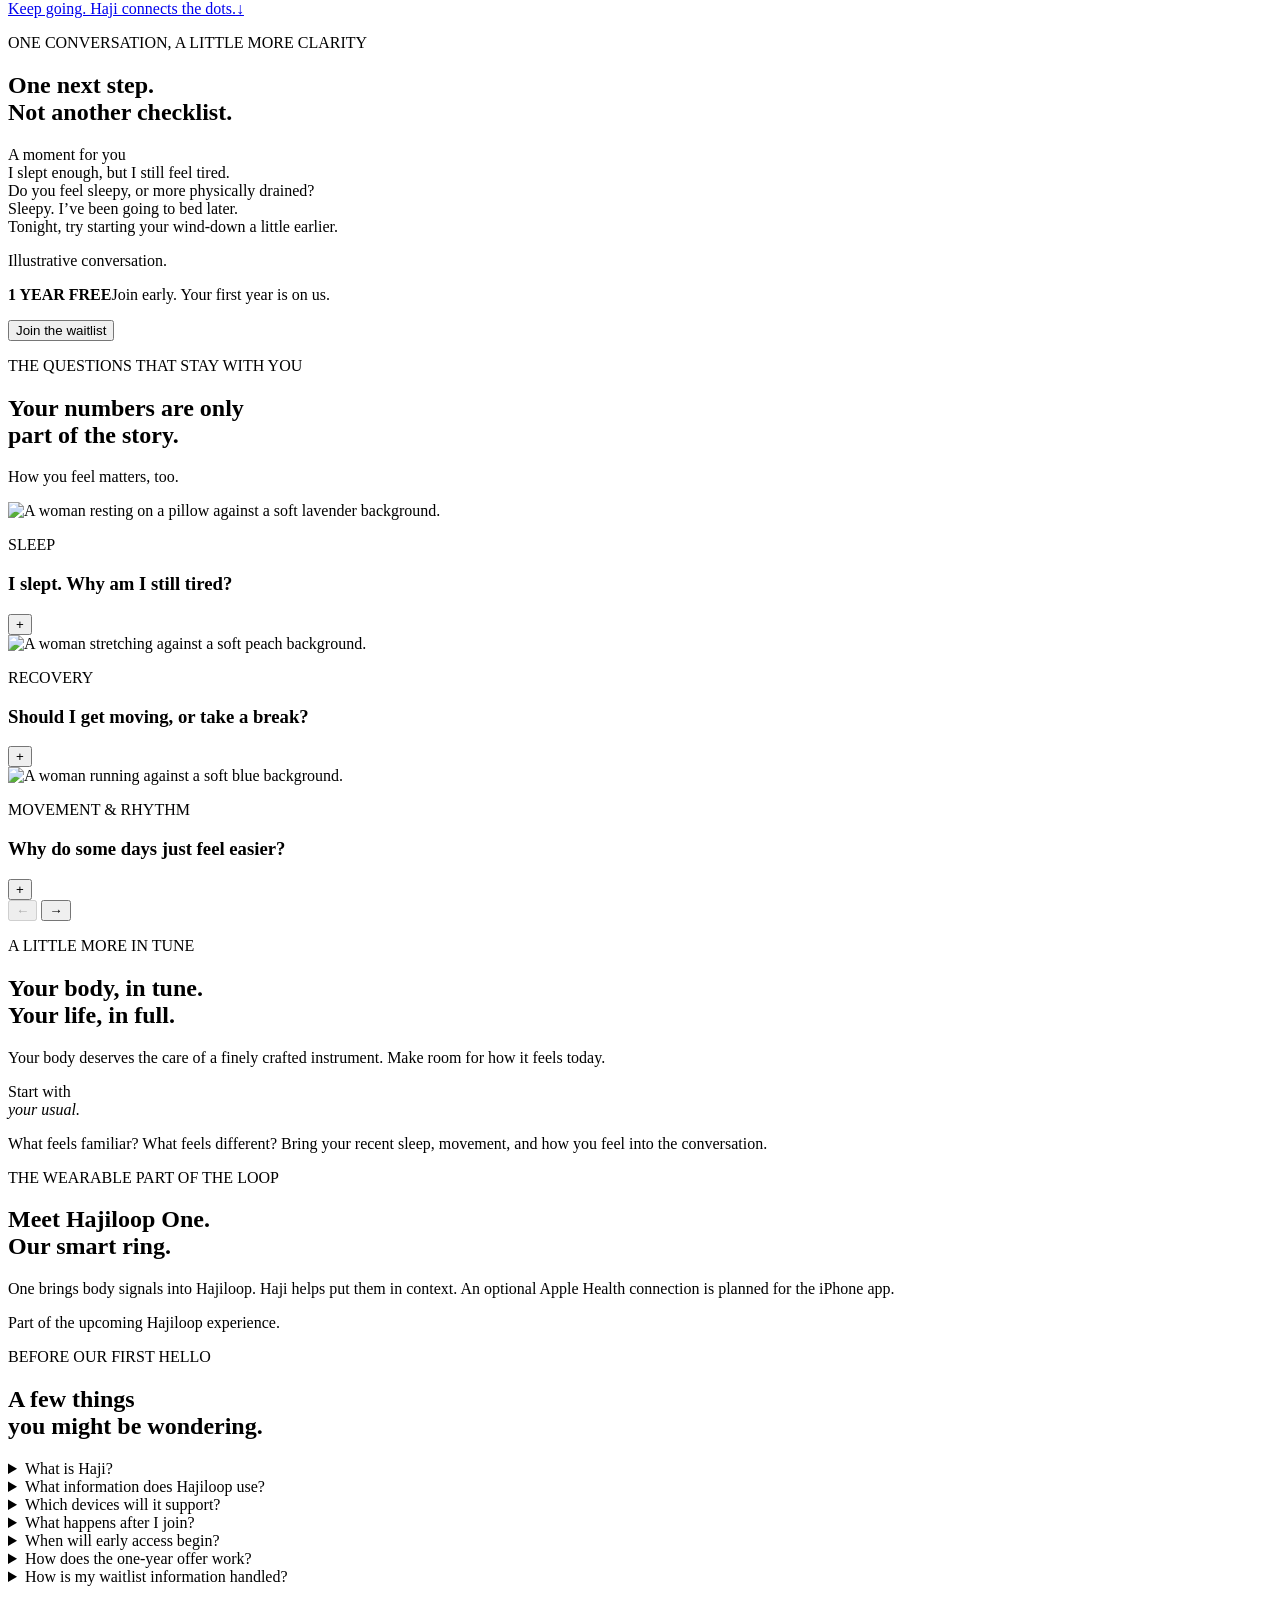
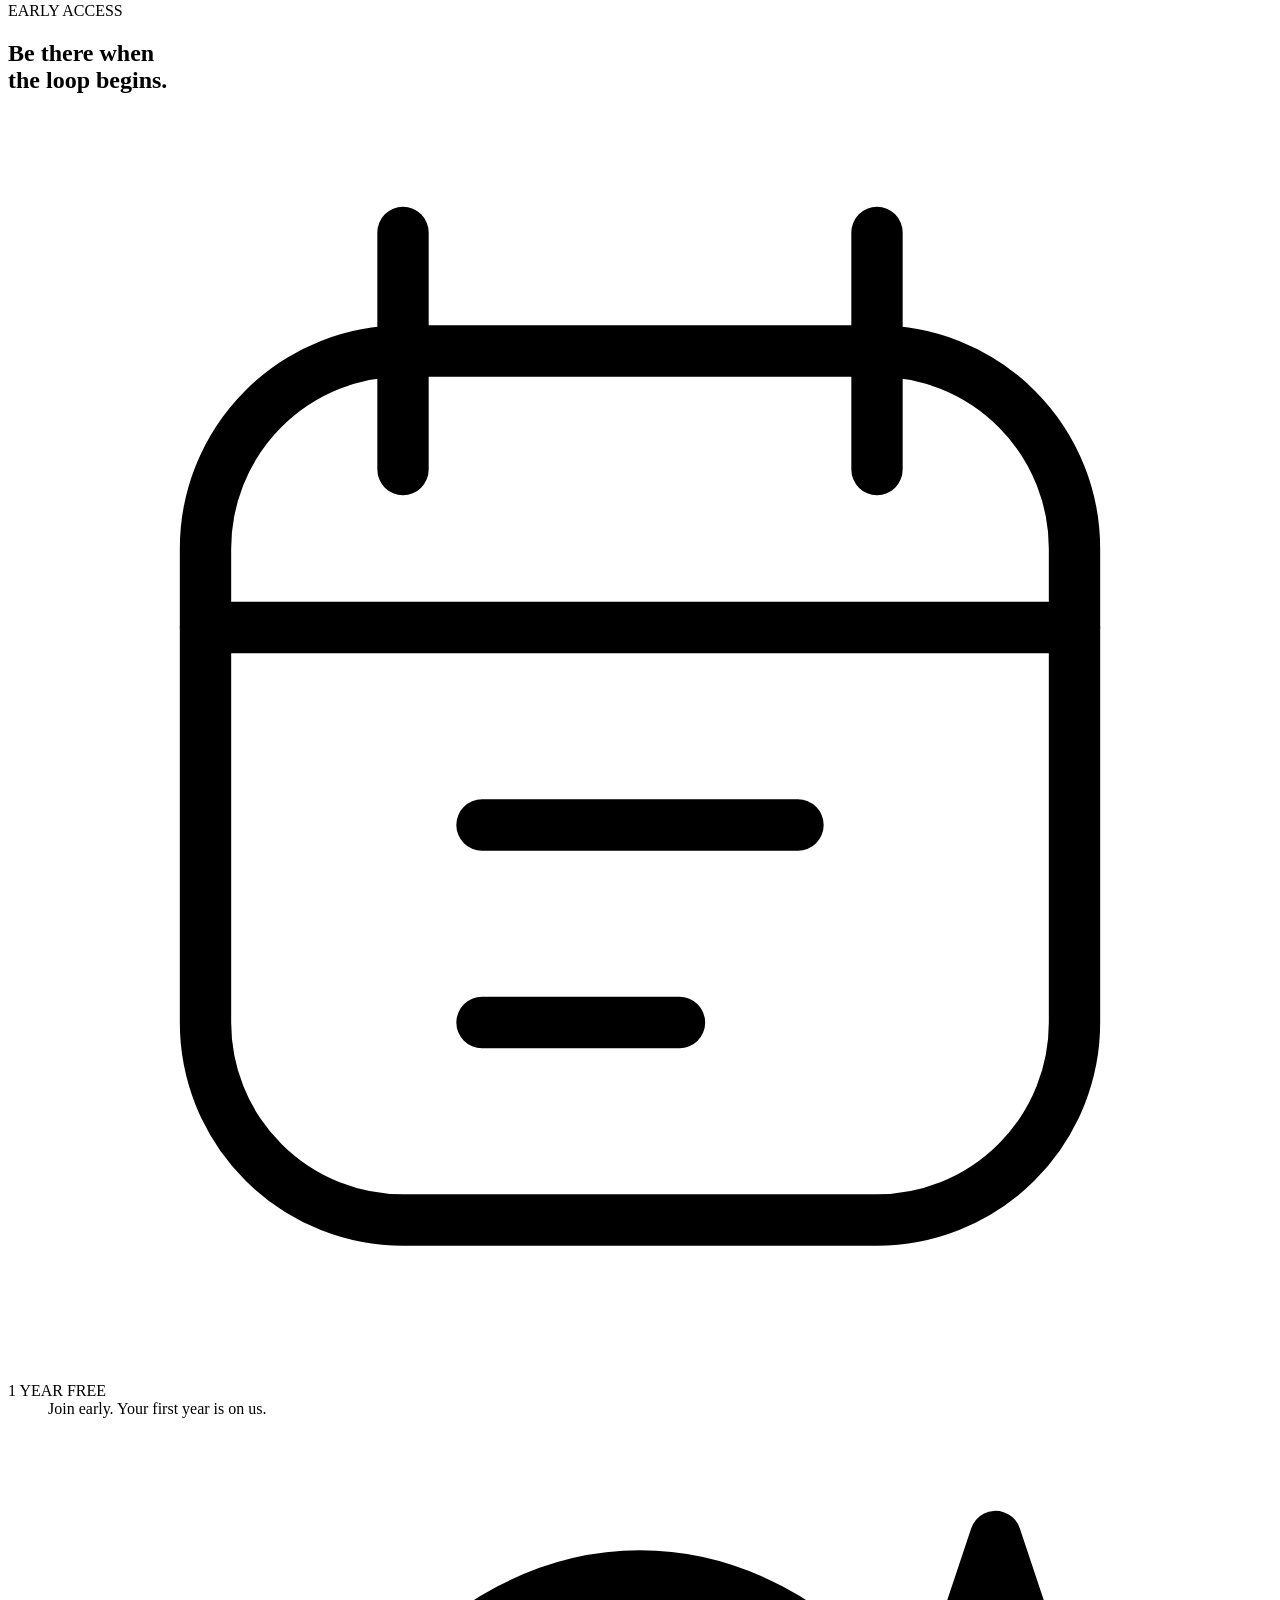
==== commit c50300b3: "Keep country detection locale-only" ====
--- a/recovered/hajiloop-live/index.html
+++ b/recovered/hajiloop-live/index.html
@@ -1,5 +1,5 @@
 <!doctype html>
-<html lang="en" data-geo-locale="en" data-geo-country="">
+<html lang="en" data-geo-locale="en">
 <head>
   <meta charset="utf-8" />
   <!-- Meta Pixel Code: production only; respect browser tracking opt-outs. -->
